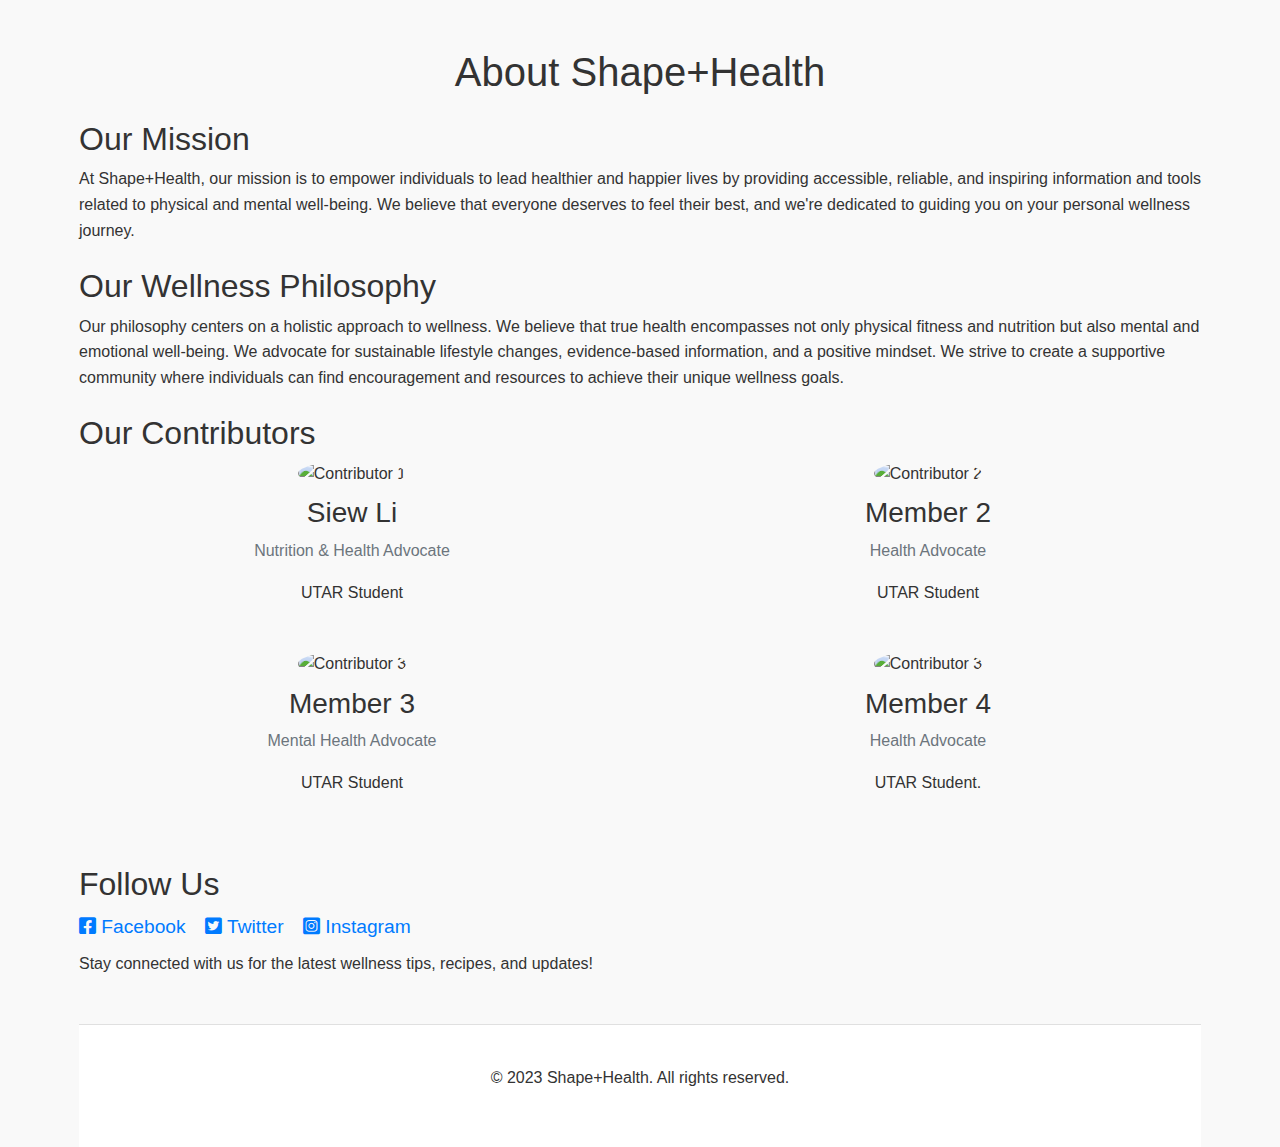
==== about.html @ 257083da "Add files via upload" ====
<!DOCTYPE html>
<html lang="en">
<head>
    <meta charset="UTF-8">
    <meta name="viewport" content="width=device-width, initial-scale=1.0">
    <title>About Us - Shape+Health</title>
    <link rel="stylesheet" href="https://stackpath.bootstrapcdn.com/bootstrap/4.5.2/css/bootstrap.min.css">
    <link rel="stylesheet" href="css/style.css"> <style>
        /* Custom CSS for the about page - You can move this to your style.css */
        .contributor {
            margin-bottom: 30px;
        }
        .contributor-image {
            max-width: 150px;
            height: auto;
            border-radius: 50%; /* Make images circular */
            margin-bottom: 10px;
        }
        .social-links a {
            margin-right: 15px;
            font-size: 1.2em;
        }
        
        .social-links a i {
            
        }
    </style>
</head>
<body>
    <div class="container mt-5">
        <h1 class="text-center mb-4">About Shape+Health</h1>

        <section class="mb-4">
            <h2>Our Mission</h2>
            <p>At Shape+Health, our mission is to empower individuals to lead healthier and happier lives by providing accessible, reliable, and inspiring information and tools related to physical and mental well-being. We believe that everyone deserves to feel their best, and we're dedicated to guiding you on your personal wellness journey.</p>
        </section>

        <section class="mb-4">
            <h2>Our Wellness Philosophy</h2>
            <p>Our philosophy centers on a holistic approach to wellness. We believe that true health encompasses not only physical fitness and nutrition but also mental and emotional well-being. We advocate for sustainable lifestyle changes, evidence-based information, and a positive mindset. We strive to create a supportive community where individuals can find encouragement and resources to achieve their unique wellness goals.</p>
        </section>

        <section class="mb-4">
            <h2>Our Contributors</h2>
            <div class="row">
                <div class="col-md-6 contributor">
                    <div class="text-center">
                        <img src="images/contributor_1.jpg" alt="Contributor 1" class="contributor-image img-fluid">
                        <h3>Siew Li</h3>
                        <p class="text-muted">Nutrition & Health Advocate</p>
                        <p>UTAR Student</p>
                    </div>
                </div>
                <div class="col-md-6 contributor">
                    <div class="text-center">
                        <img src="images/contributor_2_cartoon.png" alt="Contributor 2" class="contributor-image img-fluid">
                        <h3>Member 2</h3>
                        <p class="text-muted">Health Advocate</p>
                        <p>UTAR Student</p>
                    </div>
                </div>
                <div class="col-md-6 contributor">
                    <div class="text-center">
                        <img src="images/contributor_3.jpg" alt="Contributor 3" class="contributor-image img-fluid">
                        <h3>Member 3</h3>
                        <p class="text-muted">Mental Health Advocate</p>
                        <p>UTAR Student</p>
                    </div>
                </div>
                <div class="col-md-6 contributor">
                    <div class="text-center">
                        <img src="images/contributor_3.jpg" alt="Contributor 3" class="contributor-image img-fluid">
                        <h3>Member 4</h3>
                        <p class="text-muted">Health Advocate</p>
                        <p>UTAR Student.</p>
                    </div>
                </div>
            </div>
        </section>

        <section class="mb-4">
            <h2>Follow Us</h2>
            <div class="social-links">
                <a href="https://www.facebook.com/yourpage" target="_blank" rel="noopener noreferrer"><i class="fab fa-facebook-square"></i> Facebook</a>
                <a href="https://www.twitter.com/yourhandle" target="_blank" rel="noopener noreferrer"><i class="fab fa-twitter-square"></i> Twitter</a>
                <a href="https://www.instagram.com/yourinsta" target="_blank" rel="noopener noreferrer"><i class="fab fa-instagram-square"></i> Instagram</a>
                </div>
            <p class="mt-2">Stay connected with us for the latest wellness tips, recipes, and updates!</p>
        </section>

        <footer class="text-center mt-5">
            <p>&copy; 2023 Shape+Health. All rights reserved.</p>
        </footer>
    </div>

    <script src="https://code.jquery.com/jquery-3.5.1.slim.min.js"></script>
    <script src="https://cdn.jsdelivr.net/npm/@popperjs/core@2.5.3/dist/umd/popper.min.js"></script>
    <script src="https://stackpath.bootstrapcdn.com/bootstrap/4.5.2/js/bootstrap.min.js"></script>
    <link rel="stylesheet" href="https://cdnjs.cloudflare.com/ajax/libs/font-awesome/5.15.3/css/all.min.css">
</body>
</html>
---- css/style.css ----
:root {
        --primary-color: #4CAF50;
        --secondary-color: #2E7D32;
        --text-color: #333;
        --bg-color: #f9f9f9;
        --card-bg: #fff;
        --header-bg: #fff;
        --nav-link-color: #555;
        --nav-link-hover: #4CAF50;
        --border-color: #e0e0e0;
    }

    .dark-mode {
        --primary-color: #81C784;
        --secondary-color: #4CAF50;
        --text-color: #f0f0f0;
        --bg-color: #121212;
        --card-bg: #1e1e1e;
        --header-bg: #1e1e1e;
        --nav-link-color: #bbb;
        --nav-link-hover: #81C784;
        --border-color: #333;
    }

    * {
        margin: 0;
        padding: 0;
        box-sizing: border-box;
        transition: background-color 0.3s, color 0.3s;
    }

    body {
        font-family: 'Segoe UI', Tahoma, Geneva, Verdana, sans-serif;
        background-color: var(--bg-color);
        color: var(--text-color);
        line-height: 1.6;
    }

    header {
        background-color: var(--header-bg);
        box-shadow: 0 2px 10px rgba(0, 0, 0, 0.1);
        position: sticky;
        top: 0;
        z-index: 100;
        padding: 15px 0;
    }

    .container {
        width: 90%;
        max-width: 1200px;
        margin: 0 auto;
    }

    .header-content {
        display: flex;
        justify-content: space-between;
        align-items: center;
    }

    .logo {
        font-size: 28px;
        font-weight: bold;
        color: var(--primary-color);
        text-decoration: none;
    }

    .logo span {
        color: var(--secondary-color);
    }

    nav ul {
        display: flex;
        list-style: none;
    }

    nav ul li {
        margin-left: 25px;
    }

    nav ul li a {
        text-decoration: none;
        color: var(--nav-link-color);
        font-weight: 500;
        transition: color 0.3s;
    }

    nav ul li a:hover {
        color: var(--nav-link-hover);
    }

    .theme-toggle {
        background: none;
        border: none;
        color: var(--text-color);
        font-size: 20px;
        cursor: pointer;
        margin-left: 20px;
    }

    .hero {
        background: linear-gradient(rgba(0, 0, 0, 0.5), rgba(0, 0, 0, 0.5)), url('https://img.freepik.com/free-vector/hand-drawn-yoga-retreat-twitch-banner_23-2150172763.jpg?semt=ais_hybrid&w=740');
        background-size: cover;
        background-position: center;
        height: 300px;
        display: flex;
        align-items: center;
        justify-content: center;
        color: white;
        text-align: center;
        margin-bottom: 40px;
    }

    .hero h1 {
        font-size: 42px;
        margin-bottom: 20px;
    }

    .hero p {
        font-size: 18px;
        max-width: 700px;
        margin: 0 auto;
    }

    .category-nav {
        background-color: var(--card-bg);
        padding: 15px 0;
        margin-bottom: 30px;
        box-shadow: 0 2px 5px rgba(0, 0, 0, 0.05);
    }

    .category-nav ul {
        display: flex;
        list-style: none;
        justify-content: center;
        flex-wrap: wrap;
    }

    .category-nav ul li {
        margin: 0 15px;
    }

    .category-nav ul li a {
        text-decoration: none;
        color: var(--nav-link-color);
        font-weight: 500;
        padding: 5px 0;
        border-bottom: 2px solid transparent;
        transition: all 0.3s;
    }

    .category-nav ul li a:hover,
    .category-nav ul li a.active {
        color: var(--primary-color);
        border-bottom: 2px solid var(--primary-color);
    }

    .featured-articles {
        display: grid;
        grid-template-columns: repeat(auto-fit, minmax(300px, 1fr));
        gap: 30px;
        margin-bottom: 50px;
    }

    .article-card {
        background-color: var(--card-bg);
        border-radius: 8px;
        overflow: hidden;
        box-shadow: 0 3px 10px rgba(0, 0, 0, 0.1);
        transition: transform 0.3s;
    }

    .article-card:hover {
        transform: translateY(-5px);
    }

    .article-image {
        height: 200px;
        overflow: hidden;
    }

    .article-image img {
        width: 100%;
        height: 100%;
        object-fit: cover;
        transition: transform 0.5s;
    }

    .article-card:hover .article-image img {
        transform: scale(1.05);
    }

    .article-content {
        padding: 20px;
    }

    .article-category {
        display: inline-block;
        color: var(--primary-color);
        font-size: 14px;
        font-weight: 600;
        margin-bottom: 10px;
        text-transform: uppercase;
    }

    .article-title {
        font-size: 20px;
        margin-bottom: 10px;
        line-height: 1.4;
    }

    .article-excerpt {
        color: var(--nav-link-color);
        margin-bottom: 15px;
        font-size: 15px;
    }

    .article-meta {
        display: flex;
        align-items: center;
        font-size: 14px;
        color: var(--nav-link-color);
    }

    .article-meta i {
        margin-right: 5px;
        color: var(--primary-color);
    }

    .latest-section {
        margin-bottom: 50px;
    }

    .section-title {
        font-size: 24px;
        margin-bottom: 20px;
        padding-bottom: 10px;
        border-bottom: 2px solid var(--primary-color);
        display: inline-block;
    }

    .latest-articles {
        display: grid;
        grid-template-columns: repeat(auto-fit, minmax(250px, 1fr));
        gap: 25px;
    }

    .small-article {
        display: flex;
        gap: 15px;
        margin-bottom: 20px;
    }

    .small-article-image {
        width: 100px;
        height: 80px;
        overflow: hidden;
        border-radius: 5px;
        flex-shrink: 0;
    }

    .small-article-image img {
        width: 100%;
        height: 100%;
        object-fit: cover;
    }

    .small-article-content {
        flex-grow: 1;
    }

    .small-article-title {
        font-size: 16px;
        margin-bottom: 5px;
        line-height: 1.4;
    }

    .small-article-meta {
        font-size: 12px;
        color: var(--nav-link-color);
    }

    footer {
        background-color: var(--card-bg);
        padding: 40px 0;
        text-align: center;
        margin-top: 50px;
        border-top: 1px solid var(--border-color);
    }

    .footer-logo {
        font-size: 24px;
        font-weight: bold;
        color: var(--primary-color);
        margin-bottom: 20px;
        display: inline-block;
    }

    .footer-links {
        display: flex;
        justify-content: center;
        flex-wrap: wrap;
        margin-bottom: 20px;
    }

    .footer-links a {
        color: var(--nav-link-color);
        text-decoration: none;
        margin: 0 15px;
        transition: color 0.3s;
    }

    .footer-links a:hover {
        color: var(--primary-color);
    }

    .social-icons {
        margin-bottom: 20px;
    }

    .social-icons a {
        color: var(--nav-link-color);
        margin: 0 10px;
        font-size: 20px;
        transition: color 0.3s;
    }

    .social-icons a:hover {
        color: var(--primary-color);
    }

    .copyright {
        color: var(--nav-link-color);
        font-size: 14px;
    }

    @media (max-width: 768px) {
        .header-content {
            flex-direction: column;
            text-align: center;
        }

        nav ul {
            margin-top: 15px;
            flex-wrap: wrap;
            justify-content: center;
        }

        nav ul li {
            margin: 5px 10px;
        }

        .hero h1 {
            font-size: 32px;
        }

        .category-nav ul {
            justify-content: flex-start;
            overflow-x: auto;
            padding-bottom: 10px;
            white-space: nowrap;
            -webkit-overflow-scrolling: touch;
        }

        .category-nav ul li {
            margin: 0 10px;
        }

        .featured-articles {
            grid-template-columns: 1fr;
        }

        .small-article {
            flex-direction: column;
        }

        .small-article-image {
            width: 100%;
            height: 150px;
        }
    }
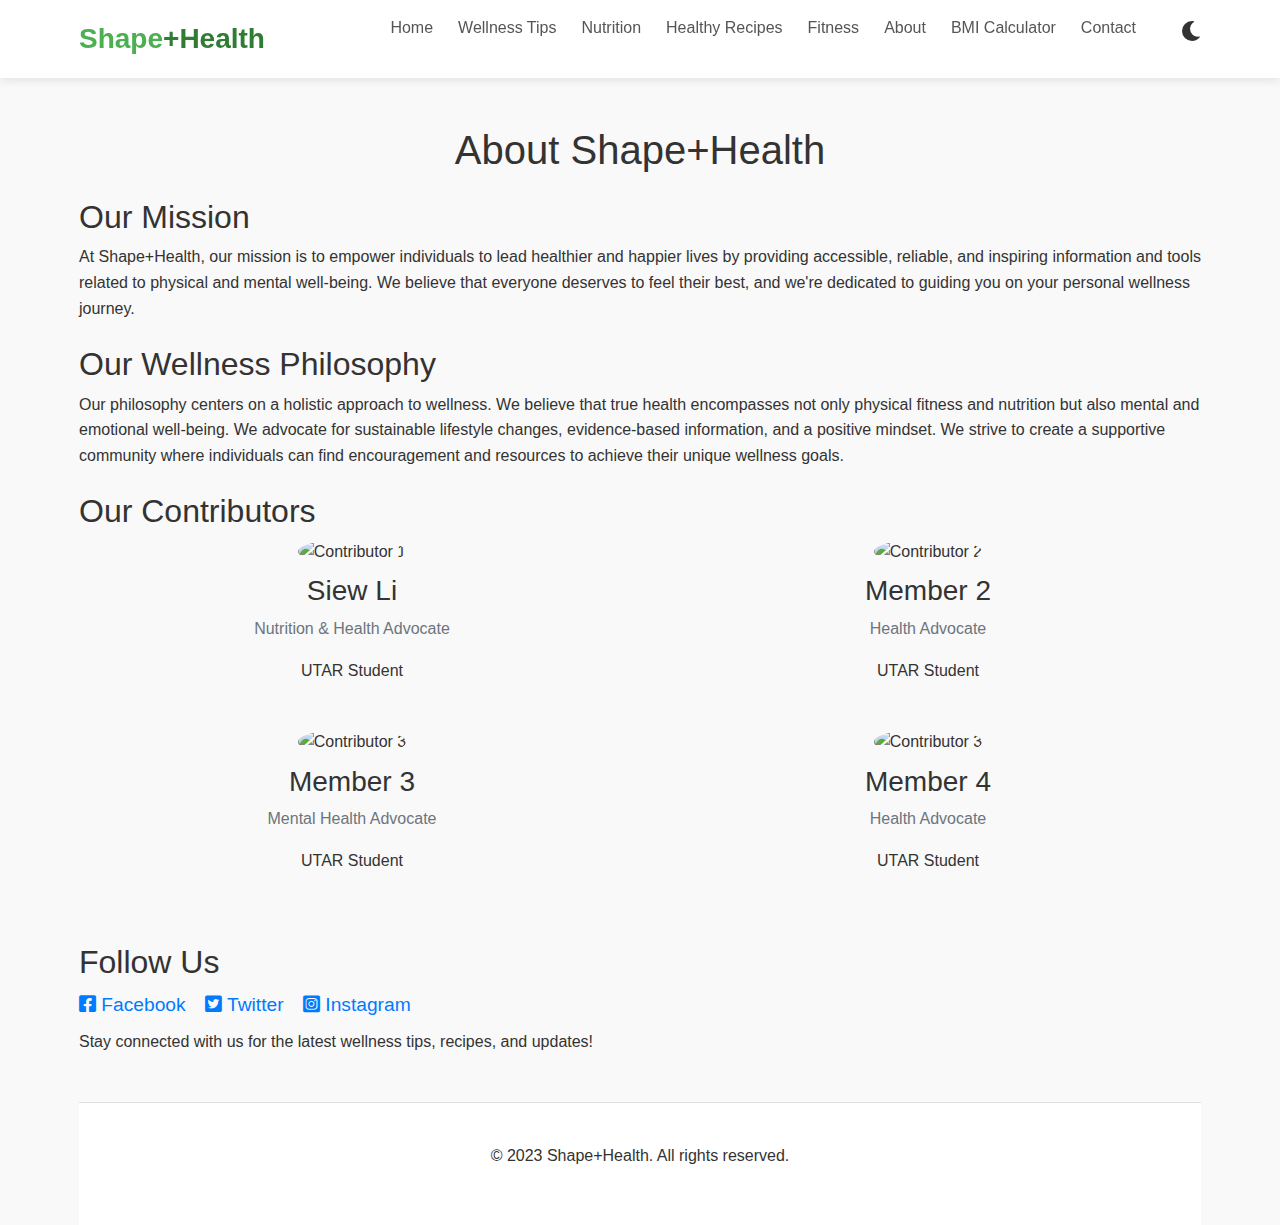
==== commit 1bbaee2d: "Wellness tips finished and create bmi script" ====
--- a/about.html
+++ b/about.html
@@ -1,43 +1,79 @@
 <!DOCTYPE html>
 <html lang="en">
+
 <head>
     <meta charset="UTF-8">
     <meta name="viewport" content="width=device-width, initial-scale=1.0">
     <title>About Us - Shape+Health</title>
     <link rel="stylesheet" href="https://stackpath.bootstrapcdn.com/bootstrap/4.5.2/css/bootstrap.min.css">
-    <link rel="stylesheet" href="css/style.css"> <style>
+    <link rel="stylesheet" href="css/style.css">
+    <style>
         /* Custom CSS for the about page - You can move this to your style.css */
         .contributor {
             margin-bottom: 30px;
         }
+
         .contributor-image {
             max-width: 150px;
             height: auto;
-            border-radius: 50%; /* Make images circular */
+            border-radius: 50%;
+            /* Make images circular */
             margin-bottom: 10px;
         }
+
         .social-links a {
             margin-right: 15px;
             font-size: 1.2em;
         }
-        
-        .social-links a i {
-            
-        }
+
+        .social-links a i {}
     </style>
 </head>
+
 <body>
+    <header>
+        <div class="container">
+            <div class="header-content">
+                <a href="index.html" class="logo">Shape<span>+Health</span></a>
+                <nav>
+                    <ul>
+                        <li><a href="index.html">Home</a></li>
+                        <li><a href="WellnessTips.html" class="active">Wellness Tips</a></li>
+                        <li><a href="nutrition.html">Nutrition</a></li>
+                        <li><a href="recipe.html">Healthy Recipes</a></li>
+                        <li><a href="Fitness.html">Fitness</a></li>
+                        <li><a href="about.html">About</a></li>
+                        <li><a href="bmi&tdee.html">BMI Calculator</a></li>
+                        <li><a href="contact.html">Contact</a></li>
+                        <li>
+                            <button class="theme-toggle" id="themeToggle">
+                                <i class="fas fa-moon"></i>
+                            </button>
+                        </li>
+                    </ul>
+                </nav>
+            </div>
+        </div>
+    </header>
+
     <div class="container mt-5">
         <h1 class="text-center mb-4">About Shape+Health</h1>
 
         <section class="mb-4">
             <h2>Our Mission</h2>
-            <p>At Shape+Health, our mission is to empower individuals to lead healthier and happier lives by providing accessible, reliable, and inspiring information and tools related to physical and mental well-being. We believe that everyone deserves to feel their best, and we're dedicated to guiding you on your personal wellness journey.</p>
+            <p>At Shape+Health, our mission is to empower individuals to lead healthier and happier lives by providing
+                accessible, reliable, and inspiring information and tools related to physical and mental well-being. We
+                believe that everyone deserves to feel their best, and we're dedicated to guiding you on your personal
+                wellness journey.</p>
         </section>
 
         <section class="mb-4">
             <h2>Our Wellness Philosophy</h2>
-            <p>Our philosophy centers on a holistic approach to wellness. We believe that true health encompasses not only physical fitness and nutrition but also mental and emotional well-being. We advocate for sustainable lifestyle changes, evidence-based information, and a positive mindset. We strive to create a supportive community where individuals can find encouragement and resources to achieve their unique wellness goals.</p>
+            <p>Our philosophy centers on a holistic approach to wellness. We believe that true health encompasses not
+                only physical fitness and nutrition but also mental and emotional well-being. We advocate for
+                sustainable lifestyle changes, evidence-based information, and a positive mindset. We strive to create a
+                supportive community where individuals can find encouragement and resources to achieve their unique
+                wellness goals.</p>
         </section>
 
         <section class="mb-4">
@@ -53,7 +89,8 @@
                 </div>
                 <div class="col-md-6 contributor">
                     <div class="text-center">
-                        <img src="images/contributor_2_cartoon.png" alt="Contributor 2" class="contributor-image img-fluid">
+                        <img src="images/contributor_2_cartoon.png" alt="Contributor 2"
+                            class="contributor-image img-fluid">
                         <h3>Member 2</h3>
                         <p class="text-muted">Health Advocate</p>
                         <p>UTAR Student</p>
@@ -72,7 +109,7 @@
                         <img src="images/contributor_3.jpg" alt="Contributor 3" class="contributor-image img-fluid">
                         <h3>Member 4</h3>
                         <p class="text-muted">Health Advocate</p>
-                        <p>UTAR Student.</p>
+                        <p>UTAR Student</p>
                     </div>
                 </div>
             </div>
@@ -81,10 +118,13 @@
         <section class="mb-4">
             <h2>Follow Us</h2>
             <div class="social-links">
-                <a href="https://www.facebook.com/yourpage" target="_blank" rel="noopener noreferrer"><i class="fab fa-facebook-square"></i> Facebook</a>
-                <a href="https://www.twitter.com/yourhandle" target="_blank" rel="noopener noreferrer"><i class="fab fa-twitter-square"></i> Twitter</a>
-                <a href="https://www.instagram.com/yourinsta" target="_blank" rel="noopener noreferrer"><i class="fab fa-instagram-square"></i> Instagram</a>
-                </div>
+                <a href="https://www.facebook.com/yourpage" target="_blank" rel="noopener noreferrer"><i
+                        class="fab fa-facebook-square"></i> Facebook</a>
+                <a href="https://www.twitter.com/yourhandle" target="_blank" rel="noopener noreferrer"><i
+                        class="fab fa-twitter-square"></i> Twitter</a>
+                <a href="https://www.instagram.com/yourinsta" target="_blank" rel="noopener noreferrer"><i
+                        class="fab fa-instagram-square"></i> Instagram</a>
+            </div>
             <p class="mt-2">Stay connected with us for the latest wellness tips, recipes, and updates!</p>
         </section>
 
@@ -93,9 +133,11 @@
         </footer>
     </div>
 
+    <script src="/javascript/script.js"></script>
     <script src="https://code.jquery.com/jquery-3.5.1.slim.min.js"></script>
     <script src="https://cdn.jsdelivr.net/npm/@popperjs/core@2.5.3/dist/umd/popper.min.js"></script>
     <script src="https://stackpath.bootstrapcdn.com/bootstrap/4.5.2/js/bootstrap.min.js"></script>
     <link rel="stylesheet" href="https://cdnjs.cloudflare.com/ajax/libs/font-awesome/5.15.3/css/all.min.css">
 </body>
+
 </html>--- a/css/style.css
+++ b/css/style.css
@@ -110,6 +110,19 @@
         margin-bottom: 40px;
     }
 
+    .hero2 {
+        background: linear-gradient(rgba(0, 0, 0, 0.5), rgba(0, 0, 0, 0.5)), url('/images/fitness.jpg');
+        background-size: cover;
+        background-position: center;
+        height: 300px;
+        display: flex;
+        align-items: center;
+        justify-content: center;
+        color: white;
+        text-align: center;
+        margin-bottom: 40px;
+    }
+
     .hero h1 {
         font-size: 42px;
         margin-bottom: 20px;
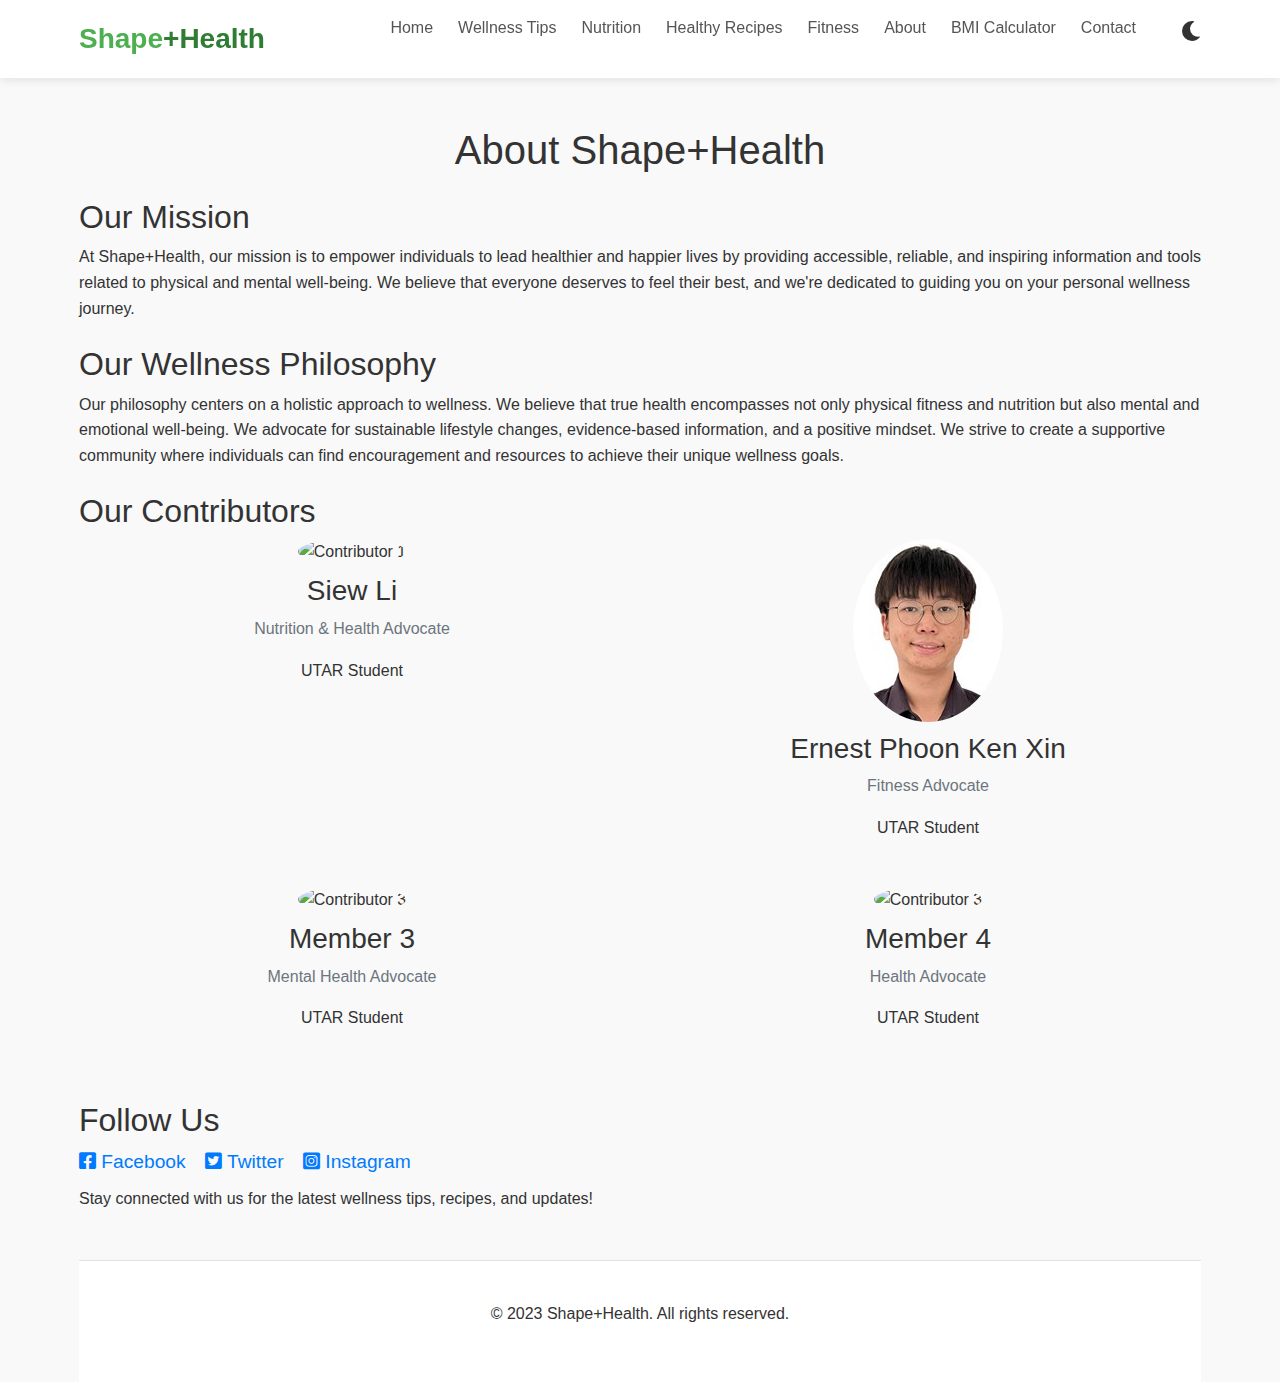
==== commit aa149167: "Add contributor" ====
--- a/about.html
+++ b/about.html
@@ -89,10 +89,9 @@
                 </div>
                 <div class="col-md-6 contributor">
                     <div class="text-center">
-                        <img src="images/contributor_2_cartoon.png" alt="Contributor 2"
-                            class="contributor-image img-fluid">
-                        <h3>Member 2</h3>
-                        <p class="text-muted">Health Advocate</p>
+                        <img src="images/contributor_2.jpg" alt="Contributor 2" class="contributor-image img-fluid">
+                        <h3>Ernest Phoon Ken Xin</h3>
+                        <p class="text-muted">Fitness Advocate</p>
                         <p>UTAR Student</p>
                     </div>
                 </div>
--- a/css/style.css
+++ b/css/style.css
@@ -84,7 +84,8 @@
         transition: color 0.3s;
     }
 
-    nav ul li a:hover {
+    nav ul li a:hover,
+    nav ul li a:active {
         color: var(--nav-link-hover);
     }
 
@@ -202,6 +203,22 @@
         transform: scale(1.05);
     }
 
+    .article-image .play-icon {
+        position: absolute;
+        top: 50%;
+        left: 50%;
+        transform: translate(-50%, -50%);
+        color: white;
+        font-size: 50px;
+        opacity: 0;
+        transition: opacity 0.3s;
+        z-index: 2;
+    }
+
+    .article-card:hover .play-icon {
+        opacity: 0.8;
+    }
+
     .article-content {
         padding: 20px;
     }
@@ -239,57 +256,118 @@
         color: var(--primary-color);
     }
 
-    .latest-section {
-        margin-bottom: 50px;
-    }
-
-    .section-title {
-        font-size: 24px;
-        margin-bottom: 20px;
-        padding-bottom: 10px;
-        border-bottom: 2px solid var(--primary-color);
-        display: inline-block;
-    }
-
-    .latest-articles {
-        display: grid;
-        grid-template-columns: repeat(auto-fit, minmax(250px, 1fr));
-        gap: 25px;
-    }
-
-    .small-article {
-        display: flex;
-        gap: 15px;
-        margin-bottom: 20px;
-    }
-
-    .small-article-image {
-        width: 100px;
-        height: 80px;
-        overflow: hidden;
+    .video-container {
+        display: none;
+        grid-column: 1 / -1;
+        margin: 20px 0 40px;
+        padding: 20px;
+        background-color: var(--card-bg);
+        border-radius: 8px;
+        box-shadow: 0 3px 10px rgba(0, 0, 0, 0.1);
+        transition: all 0.3s ease;
+    }
+    
+    .video-container iframe {
+        width: 100%;
+        height: 500px;
+        border: none;
         border-radius: 5px;
-        flex-shrink: 0;
-    }
-
-    .small-article-image img {
+        box-shadow: 0 5px 15px rgba(0, 0, 0, 0.1);
+    }
+    
+    .video-container.active {
+        display: block;
+        animation: fadeIn 0.5s ease;
+    }
+    
+    @keyframes fadeIn {
+        from { opacity: 0; transform: translateY(20px); }
+        to { opacity: 1; transform: translateY(0); }
+    }
+    
+    
+    
+    .video-modal {
+        display: none;
+        position: fixed;
+        top: 0;
+        left: 0;
         width: 100%;
         height: 100%;
-        object-fit: cover;
-    }
-
-    .small-article-content {
-        flex-grow: 1;
-    }
-
-    .small-article-title {
+        background-color: rgba(0, 0, 0, 0.8);
+        z-index: 1000;
+        justify-content: center;
+        align-items: center;
+    }
+    
+    .video-modal.active {
+        display: flex;
+    }
+    
+    .modal-content {
+        position: relative;
+        width: 80%;
+        max-width: 800px;
+    }
+    
+    .close-btn {
+        position: absolute;
+        top: -40px;
+        right: 0;
+        color: white;
+        font-size: 30px;
+        cursor: pointer;
+    }
+    
+    .close-btn:hover {
+        color: var(--primary-color);
+    }
+
+    .recently-viewed {
+        margin: 50px 0;
+    }
+    
+    .viewed-list {
+        display: flex;
+        gap: 20px;
+        overflow-x: auto;
+        padding: 10px 0;
+    }
+    
+    .viewed-item {
+        min-width: 200px;
+        background-color: var(--card-bg);
+        padding: 15px;
+        border-radius: 8px;
+        box-shadow: 0 2px 5px rgba(0, 0, 0, 0.1);
+    }
+    
+    .viewed-item h3 {
         font-size: 16px;
         margin-bottom: 5px;
-        line-height: 1.4;
-    }
-
-    .small-article-meta {
-        font-size: 12px;
-        color: var(--nav-link-color);
+        color: var(--primary-color);
+    }
+    
+    .viewed-item p {
+        font-size: 14px;
+        color: var(--nav-link-color);
+    }
+
+    .empty-message {
+        text-align: center;
+        padding: 20px;
+        color: var(--nav-link-color);
+    }
+    
+    .empty-message i {
+        font-size: 40px;
+        margin-bottom: 10px;
+        color: var(--primary-color);
+    }
+    
+    .empty-message p {
+        margin: 0;
+        font-size: 16px;
     }
 
     footer {
@@ -382,12 +460,11 @@
             grid-template-columns: 1fr;
         }
 
-        .small-article {
-            flex-direction: column;
-        }
-
-        .small-article-image {
-            width: 100%;
-            height: 150px;
+        .video-container iframe {
+            height: 300px;
+        }
+        
+        .viewed-item {
+            min-width: 160px;
         }
     }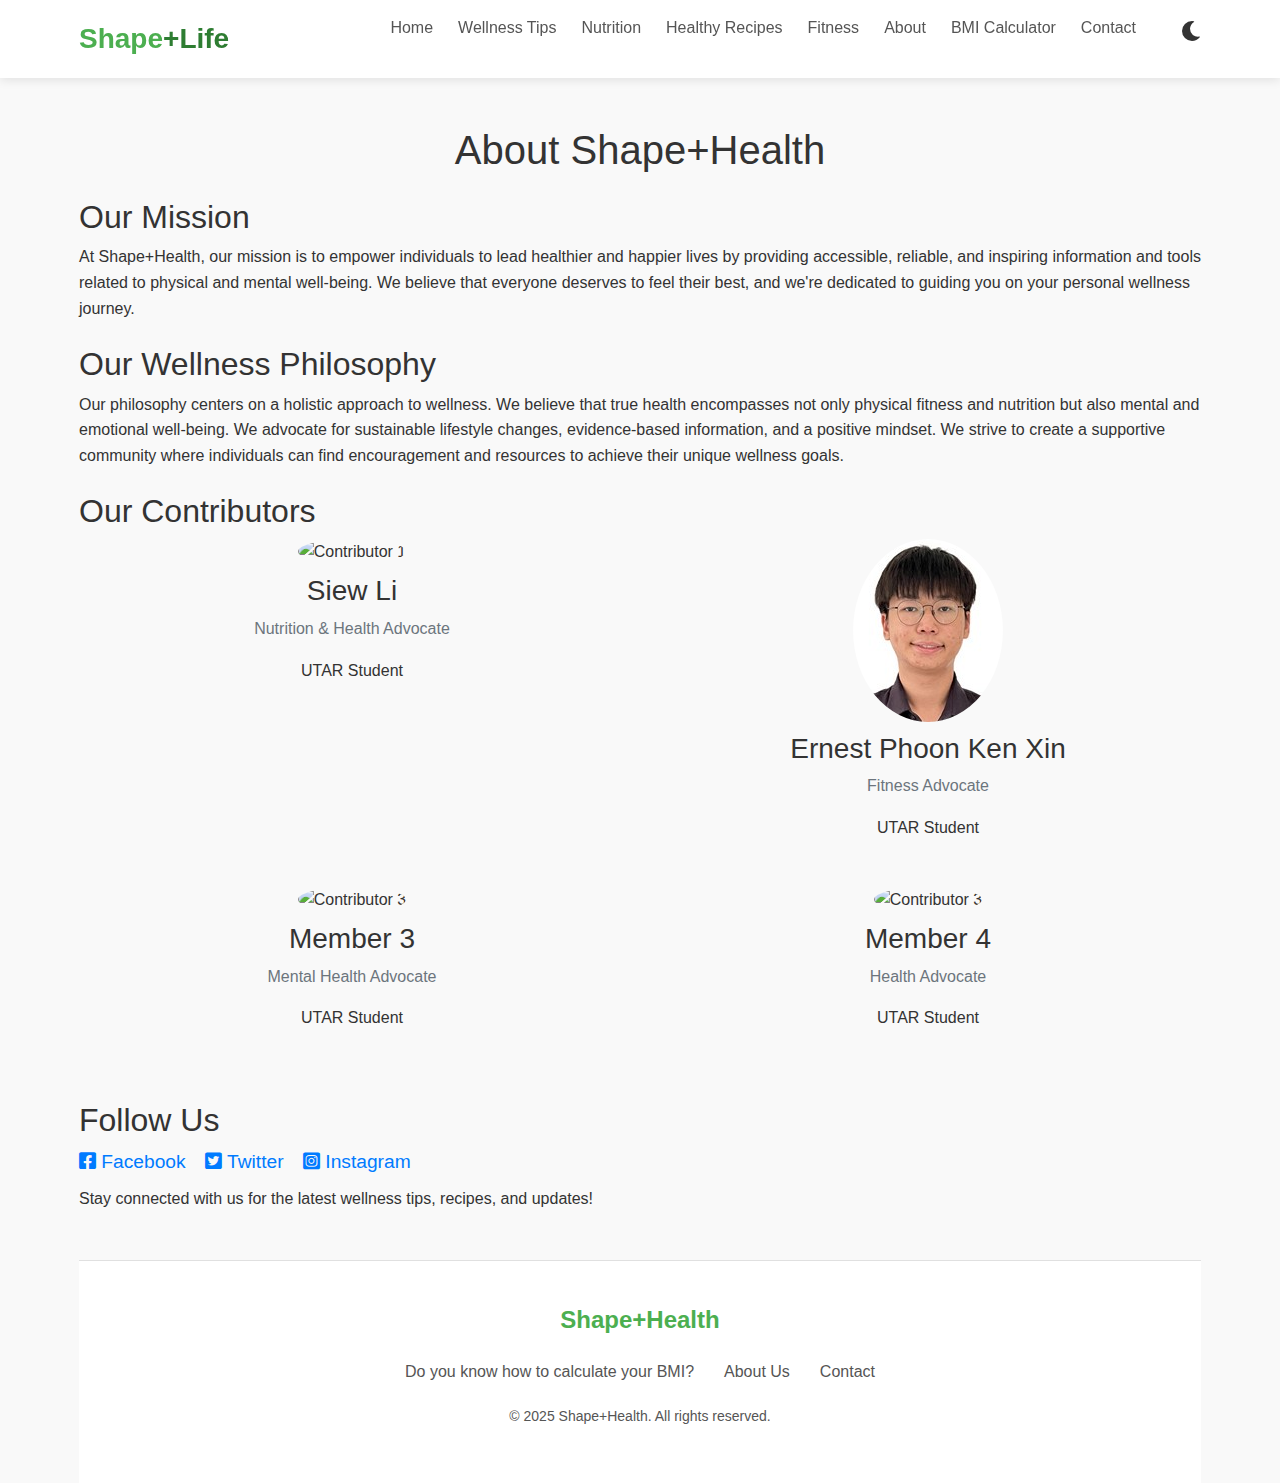
==== commit 13639b9b: "Update about.html" ====
--- a/about.html
+++ b/about.html
@@ -34,17 +34,17 @@
     <header>
         <div class="container">
             <div class="header-content">
-                <a href="index.html" class="logo">Shape<span>+Health</span></a>
+                <a href="home.html" class="logo">Shape<span>+Life</span></a>
                 <nav>
                     <ul>
-                        <li><a href="index.html">Home</a></li>
+                        <li><a href="home.html">Home</a></li>
                         <li><a href="WellnessTips.html" class="active">Wellness Tips</a></li>
                         <li><a href="nutrition.html">Nutrition</a></li>
                         <li><a href="recipe.html">Healthy Recipes</a></li>
                         <li><a href="Fitness.html">Fitness</a></li>
                         <li><a href="about.html">About</a></li>
                         <li><a href="bmi&tdee.html">BMI Calculator</a></li>
-                        <li><a href="contact.html">Contact</a></li>
+                        <li><a href="Contact.html">Contact</a></li>
                         <li>
                             <button class="theme-toggle" id="themeToggle">
                                 <i class="fas fa-moon"></i>
@@ -128,7 +128,15 @@
         </section>
 
         <footer class="text-center mt-5">
-            <p>&copy; 2023 Shape+Health. All rights reserved.</p>
+           <div class="container">
+            <a href="home.html" class="footer-logo">Shape+Health</a>
+            <div class="footer-links">
+                <a href="bmi&tdee.html">Do you know how to calculate your BMI?</a>
+                <a href="about.html">About Us</a>
+                <a href="contact.html">Contact</a>
+            </div>
+            <p class="copyright">© 2025 Shape+Health. All rights reserved.</p>
+        </div>
         </footer>
     </div>
 
@@ -139,4 +147,4 @@
     <link rel="stylesheet" href="https://cdnjs.cloudflare.com/ajax/libs/font-awesome/5.15.3/css/all.min.css">
 </body>
 
-</html>+</html>
